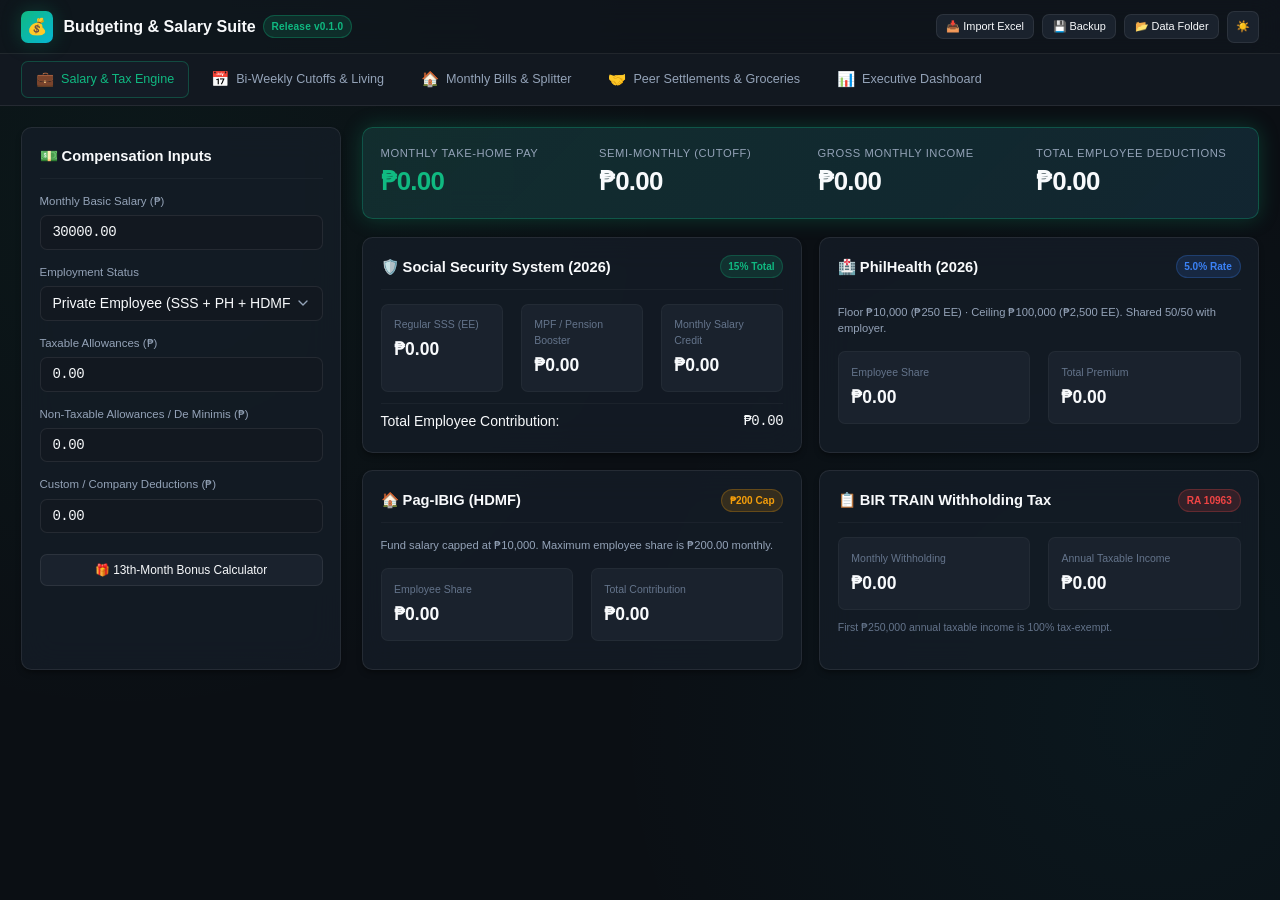
==== app/ui.html @ 571b4d41 "4: implement composite ScriptAPI, Emerald and Obsidian glassmorphic UI, and ui consistency tests" ====
<!DOCTYPE html>
<html lang="en" data-theme="dark">
<head>
  <meta charset="UTF-8">
  <meta name="viewport" content="width=device-width, initial-scale=1.0">
  <title>Budgeting & Philippine Salary/Tax Suite</title>
  
  <!-- Design System CSS -->
  <link rel="stylesheet" href="css/tokens.css">
  <link rel="stylesheet" href="css/base.css">
  <link rel="stylesheet" href="css/layout.css">
  <link rel="stylesheet" href="css/components.css">
  <link rel="stylesheet" href="css/tables.css">
  <link rel="stylesheet" href="css/modals.css">
  <link rel="stylesheet" href="css/drawers.css">
</head>
<body>
  <div id="app-container">
    <!-- Top Header -->
    <header class="app-header">
      <div class="brand-section">
        <div class="brand-icon">💰</div>
        <div class="brand-title">
          Budgeting & Salary Suite
          <span class="badge-version">Release v0.1.0</span>
        </div>
      </div>

      <div class="header-actions">
        <button id="btn-import-excel" class="btn btn-secondary btn-sm" title="Import from Excel Workbook (.xlsx)">
          📥 Import Excel
        </button>
        <button id="btn-export-backup" class="btn btn-secondary btn-sm" title="Export Backup Data (.json)">
          💾 Backup
        </button>
        <button id="btn-open-folder" class="btn btn-secondary btn-sm" title="Open AppData Local Folder">
          📂 Data Folder
        </button>
        <button id="btn-theme-toggle" class="btn btn-secondary btn-icon btn-sm" title="Toggle Theme">
          ☀️
        </button>
      </div>
    </header>

    <!-- Navigation Tabs -->
    <nav class="nav-tabs-bar">
      <button class="tab-btn active" data-tab="tab-salary">
        <span class="tab-icon">💼</span>
        <span>Salary & Tax Engine</span>
      </button>
      <button class="tab-btn" data-tab="tab-schedule">
        <span class="tab-icon">📅</span>
        <span>Bi-Weekly Cutoffs & Living</span>
      </button>
      <button class="tab-btn" data-tab="tab-bills">
        <span class="tab-icon">🏠</span>
        <span>Monthly Bills & Splitter</span>
      </button>
      <button class="tab-btn" data-tab="tab-settlements">
        <span class="tab-icon">🤝</span>
        <span>Peer Settlements & Groceries</span>
      </button>
      <button class="tab-btn" data-tab="tab-dashboard">
        <span class="tab-icon">📊</span>
        <span>Executive Dashboard</span>
      </button>
    </nav>

    <!-- Main Workspace Panes -->
    <main class="main-content">
      
      <!-- TAB 1: SALARY & TAX ENGINE -->
      <section id="tab-salary" class="tab-pane active">
        <div class="grid-sidebar">
          <!-- Salary Inputs Sidebar -->
          <div class="card">
            <div class="card-header">
              <div class="card-title">💵 Compensation Inputs</div>
            </div>

            <div class="form-group">
              <label class="form-label" for="input-monthly-basic">Monthly Basic Salary (₱)</label>
              <input type="number" id="input-monthly-basic" class="form-control mono" step="100" min="0" placeholder="e.g. 30000">
            </div>

            <div class="form-group">
              <label class="form-label" for="select-employment-type">Employment Status</label>
              <select id="select-employment-type" class="form-control">
                <option value="private">Private Employee (SSS + PH + HDMF)</option>
                <option value="government">Government Employee (GSIS + PH + HDMF)</option>
                <option value="freelancer">Self-Employed / Freelancer (8% or Graduated)</option>
                <option value="kasambahay">Kasambahay (Domestic Worker)</option>
              </select>
            </div>

            <div class="form-group">
              <label class="form-label" for="input-taxable-allowances">Taxable Allowances (₱)</label>
              <input type="number" id="input-taxable-allowances" class="form-control mono" step="50" min="0" value="0">
            </div>

            <div class="form-group">
              <label class="form-label" for="input-nontax-allowances">Non-Taxable Allowances / De Minimis (₱)</label>
              <input type="number" id="input-nontax-allowances" class="form-control mono" step="50" min="0" value="0">
            </div>

            <div class="form-group">
              <label class="form-label" for="input-other-deductions">Custom / Company Deductions (₱)</label>
              <input type="number" id="input-other-deductions" class="form-control mono" step="50" min="0" value="0">
            </div>

            <button id="btn-calc-13th" class="btn btn-secondary" style="width: 100%; margin-top: 0.5rem;">
              🎁 13th-Month Bonus Calculator
            </button>
          </div>

          <!-- Salary & Deductions Breakdown Content -->
          <div style="display: flex; flex-direction: column; gap: 1.25rem;">
            <!-- Net Pay Hero -->
            <div class="card hero-card">
              <div class="grid-4">
                <div>
                  <div class="metric-label">Monthly Take-Home Pay</div>
                  <div id="val-net-pay" class="metric-value emerald">₱0.00</div>
                </div>
                <div>
                  <div class="metric-label">Semi-Monthly (Cutoff)</div>
                  <div id="val-cutoff-net" class="metric-value">₱0.00</div>
                </div>
                <div>
                  <div class="metric-label">Gross Monthly Income</div>
                  <div id="val-gross-income" class="metric-value">₱0.00</div>
                </div>
                <div>
                  <div class="metric-label">Total Employee Deductions</div>
                  <div id="val-total-deductions" class="metric-value text-danger">₱0.00</div>
                </div>
              </div>
            </div>

            <!-- Statutory Breakdown Cards -->
            <div class="grid-2">
              <!-- SSS Card -->
              <div class="card">
                <div class="card-header">
                  <div class="card-title">🛡️ Social Security System (2026)</div>
                  <span class="badge badge-success">15% Total</span>
                </div>
                <div class="grid-3" style="margin-bottom: 0.75rem;">
                  <div class="stat-card">
                    <span class="lbl">Regular SSS (EE)</span>
                    <span id="val-sss-regular" class="val">₱0.00</span>
                  </div>
                  <div class="stat-card">
                    <span class="lbl">MPF / Pension Booster</span>
                    <span id="val-sss-mpf" class="val">₱0.00</span>
                  </div>
                  <div class="stat-card">
                    <span class="lbl">Monthly Salary Credit</span>
                    <span id="val-sss-msc" class="val">₱0.00</span>
                  </div>
                </div>
                <div style="display: flex; justify-content: space-between; align-items: center; padding-top: 0.5rem; border-top: 1px solid var(--border-subtle);">
                  <span style="font-weight: 500;">Total Employee Contribution:</span>
                  <span id="val-sss-ee" class="mono font-bold text-emerald-400">₱0.00</span>
                </div>
              </div>

              <!-- PhilHealth Card -->
              <div class="card">
                <div class="card-header">
                  <div class="card-title">🏥 PhilHealth (2026)</div>
                  <span class="badge badge-info">5.0% Rate</span>
                </div>
                <p style="font-size: 0.8rem; margin-bottom: 1rem;">
                  Floor ₱10,000 (₱250 EE) · Ceiling ₱100,000 (₱2,500 EE). Shared 50/50 with employer.
                </p>
                <div class="grid-2" style="margin-bottom: 0.75rem;">
                  <div class="stat-card">
                    <span class="lbl">Employee Share</span>
                    <span id="val-philhealth-ee" class="val text-emerald-400">₱0.00</span>
                  </div>
                  <div class="stat-card">
                    <span class="lbl">Total Premium</span>
                    <span id="val-philhealth-total" class="val">₱0.00</span>
                  </div>
                </div>
              </div>

              <!-- Pag-IBIG Card -->
              <div class="card">
                <div class="card-header">
                  <div class="card-title">🏠 Pag-IBIG (HDMF)</div>
                  <span class="badge badge-warning">₱200 Cap</span>
                </div>
                <p style="font-size: 0.8rem; margin-bottom: 1rem;">
                  Fund salary capped at ₱10,000. Maximum employee share is ₱200.00 monthly.
                </p>
                <div class="grid-2" style="margin-bottom: 0.75rem;">
                  <div class="stat-card">
                    <span class="lbl">Employee Share</span>
                    <span id="val-pagibig-ee" class="val text-emerald-400">₱0.00</span>
                  </div>
                  <div class="stat-card">
                    <span class="lbl">Total Contribution</span>
                    <span id="val-pagibig-total" class="val">₱0.00</span>
                  </div>
                </div>
              </div>

              <!-- BIR TRAIN Card -->
              <div class="card">
                <div class="card-header">
                  <div class="card-title">📋 BIR TRAIN Withholding Tax</div>
                  <span class="badge badge-danger">RA 10963</span>
                </div>
                <div class="grid-2" style="margin-bottom: 0.75rem;">
                  <div class="stat-card">
                    <span class="lbl">Monthly Withholding</span>
                    <span id="val-tax-withholding" class="val text-danger">₱0.00</span>
                  </div>
                  <div class="stat-card">
                    <span class="lbl">Annual Taxable Income</span>
                    <span id="val-annual-taxable" class="val">₱0.00</span>
                  </div>
                </div>
                <p style="font-size: 0.75rem; color: var(--text-muted);">
                  First ₱250,000 annual taxable income is 100% tax-exempt.
                </p>
              </div>

              <!-- GSIS Card (Hidden for private) -->
              <div id="row-gsis-statutory" class="card" style="display: none;">
                <div class="card-header">
                  <div class="card-title">🏛️ GSIS Government Contribution</div>
                  <span class="badge badge-info">9% EE</span>
                </div>
                <div class="stat-card">
                  <span class="lbl">GSIS Employee Share</span>
                  <span id="val-gsis-ee" class="val">₱0.00</span>
                </div>
              </div>
            </div>
          </div>
        </div>
      </section>

      <!-- TAB 2: BI-WEEKLY CUTOFFS & LIVING BUDGET -->
      <section id="tab-schedule" class="tab-pane">
        <div style="display: flex; flex-direction: column; gap: 1.25rem;">
          <!-- Settings Card -->
          <div class="card">
            <div class="card-header">
              <div class="card-title">⚙️ Schedule & Daily Living Rate Settings</div>
              <div style="display: flex; gap: 0.75rem; align-items: center;">
                <label class="form-label" for="select-schedule-month" style="margin: 0;">Month:</label>
                <select id="select-schedule-month" class="form-control" style="width: 140px;">
                  <option value="1">January</option>
                  <option value="2">February</option>
                  <option value="3">March</option>
                  <option value="4">April</option>
                  <option value="5">May</option>
                  <option value="6">June</option>
                  <option value="7">July</option>
                  <option value="8">August</option>
                  <option value="9">September</option>
                  <option value="10" selected>October</option>
                  <option value="11">November</option>
                  <option value="12">December</option>
                </select>
              </div>
            </div>

            <div class="grid-3">
              <div class="form-group">
                <label class="form-label" for="input-hourly-rate">Hourly Rate / Unit Rate (₱)</label>
                <input type="number" id="input-hourly-rate" class="form-control mono" step="0.05" value="198.85">
              </div>
              <div class="form-group">
                <label class="form-label" for="input-daily-food">Daily Food Allowance (₱)</label>
                <input type="number" id="input-daily-food" class="form-control mono" step="10" value="200.00">
              </div>
              <div class="form-group">
                <label class="form-label" for="input-daily-transpo">Daily Transport Allowance (₱)</label>
                <input type="number" id="input-daily-transpo" class="form-control mono" step="5" value="55.00">
              </div>
            </div>

            <!-- Daily Teaching Units Mon-Sun -->
            <div style="margin-top: 0.5rem;">
              <div class="form-label" style="margin-bottom: 0.5rem;">Daily Teaching / Work Units (Monday – Sunday):</div>
              <div id="weekday-units-grid" class="grid-7" style="display: grid; grid-template-columns: repeat(7, 1fr); gap: 0.5rem;"></div>
            </div>
          </div>

          <!-- Cutoff Comparison Hero -->
          <div class="grid-3">
            <!-- Cutoff 1 -->
            <div class="card">
              <div class="card-header">
                <div class="card-title">1st Cutoff (Days 1–15)</div>
                <span class="badge badge-info">Mid-Month</span>
              </div>
              <div class="grid-2" style="margin-bottom: 0.5rem;">
                <div class="stat-card">
                  <span class="lbl">Working Days</span>
                  <span id="val-c1-days" class="val">0</span>
                </div>
                <div class="stat-card">
                  <span class="lbl">Gross Units</span>
                  <span id="val-c1-units" class="val">0</span>
                </div>
              </div>
              <div class="grid-2">
                <div class="stat-card">
                  <span class="lbl">Gross Pay</span>
                  <span id="val-c1-gross" class="val text-emerald-400">₱0.00</span>
                </div>
                <div class="stat-card">
                  <span class="lbl">Living Budget</span>
                  <span id="val-c1-living" class="val">₱0.00</span>
                </div>
              </div>
            </div>

            <!-- Cutoff 2 -->
            <div class="card">
              <div class="card-header">
                <div class="card-title">2nd Cutoff (Days 16–End)</div>
                <span class="badge badge-success">End of Month</span>
              </div>
              <div class="grid-2" style="margin-bottom: 0.5rem;">
                <div class="stat-card">
                  <span class="lbl">Working Days</span>
                  <span id="val-c2-days" class="val">0</span>
                </div>
                <div class="stat-card">
                  <span class="lbl">Gross Units</span>
                  <span id="val-c2-units" class="val">0</span>
                </div>
              </div>
              <div class="grid-2">
                <div class="stat-card">
                  <span class="lbl">Gross Pay</span>
                  <span id="val-c2-gross" class="val text-emerald-400">₱0.00</span>
                </div>
                <div class="stat-card">
                  <span class="lbl">Living Budget</span>
                  <span id="val-c2-living" class="val">₱0.00</span>
                </div>
              </div>
            </div>

            <!-- Monthly Totals -->
            <div class="card hero-card">
              <div class="card-header">
                <div class="card-title">Monthly Summary</div>
                <span class="badge badge-success">Full Month</span>
              </div>
              <div class="grid-2" style="margin-bottom: 0.5rem;">
                <div class="stat-card">
                  <span class="lbl">Total Workdays</span>
                  <span id="val-month-workdays" class="val">0</span>
                </div>
                <div class="stat-card">
                  <span class="lbl">Total Units</span>
                  <span id="val-month-units" class="val">0</span>
                </div>
              </div>
              <div class="grid-2">
                <div class="stat-card">
                  <span class="lbl">Gross Estimate</span>
                  <span id="val-month-gross-est" class="val text-emerald-400">₱0.00</span>
                </div>
                <div class="stat-card">
                  <span class="lbl">Living Budget</span>
                  <span id="val-month-living-budget" class="val text-cyan-400">₱0.00</span>
                </div>
              </div>
            </div>
          </div>

          <!-- Day-by-Day Breakdown Table -->
          <div class="card">
            <div class="card-header">
              <div class="card-title">📅 Workday & Unit Schedule Distribution</div>
            </div>
            <div class="table-responsive">
              <table class="table">
                <thead>
                  <tr>
                    <th>Day of Week</th>
                    <th class="text-center">Units / Day</th>
                    <th class="text-center">1st Cutoff Days</th>
                    <th class="text-center">2nd Cutoff Days</th>
                    <th class="text-center">Monthly Total Units</th>
                  </tr>
                </thead>
                <tbody id="tbody-schedule-breakdown"></tbody>
              </table>
            </div>
          </div>
        </div>
      </section>

      <!-- TAB 3: MONTHLY BILLS & UTILITY SPLITTER -->
      <section id="tab-bills" class="tab-pane">
        <div style="display: flex; flex-direction: column; gap: 1.25rem;">
          <!-- Bills Summary Header Cards -->
          <div class="grid-3">
            <div class="card">
              <div class="metric-label">Grand Total Apartment Bills</div>
              <div id="val-bills-grand-total" class="metric-value">₱0.00</div>
            </div>
            <div class="card hero-card">
              <div class="metric-label">Dan's Personal Share</div>
              <div id="val-bills-my-share" class="metric-value emerald">₱0.00</div>
            </div>
            <div class="card">
              <div class="metric-label">Billing Status</div>
              <div id="val-bills-active-count" class="metric-value">0 Active</div>
            </div>
          </div>

          <!-- Bills Table -->
          <div class="card">
            <div class="card-header">
              <div class="card-title">🏠 Utility & Rent Splitter (=Total / Active Tenants)</div>
              <button id="btn-add-bill" class="btn btn-primary btn-sm">➕ Add Bill</button>
            </div>
            <div class="table-responsive">
              <table class="table">
                <thead>
                  <tr>
                    <th>Bill Description</th>
                    <th class="text-right">Total Amount</th>
                    <th>Active Occupants</th>
                    <th class="text-right">Dan's Share</th>
                    <th class="text-center">Action</th>
                  </tr>
                </thead>
                <tbody id="tbody-bills"></tbody>
              </table>
            </div>
          </div>
        </div>
      </section>

      <!-- TAB 4: PEER SETTLEMENTS & GROCERIES -->
      <section id="tab-settlements" class="tab-pane">
        <div class="grid-2">
          <!-- Calumpang Peer Splitter -->
          <div class="card">
            <div class="card-header">
              <div class="card-title">🤝 Calumpang Peer Ledger (50/50 Roundup)</div>
              <button id="btn-add-peer-item" class="btn btn-primary btn-sm">➕ Add Item</button>
            </div>
            <div class="grid-3" style="margin-bottom: 1rem;">
              <div class="stat-card">
                <span class="lbl">Total Expenses</span>
                <span id="val-calumpang-total" class="val">₱0.00</span>
              </div>
              <div class="stat-card">
                <span class="lbl">Troy Owes Dan</span>
                <span id="val-calumpang-peer-owes" class="val text-emerald-400">₱0.00</span>
              </div>
              <div class="stat-card">
                <span class="lbl">Dan's Share</span>
                <span id="val-calumpang-dan-share" class="val">₱0.00</span>
              </div>
            </div>
            <div class="table-responsive">
              <table class="table">
                <thead>
                  <tr>
                    <th>Item</th>
                    <th class="text-right">Price</th>
                    <th class="text-right">Dan (Roundup)</th>
                    <th class="text-right">Peer Share</th>
                    <th class="text-center">Action</th>
                  </tr>
                </thead>
                <tbody id="tbody-calumpang"></tbody>
              </table>
            </div>
          </div>

          <!-- Mama Groceries Remittance -->
          <div class="card">
            <div class="card-header">
              <div class="card-title">🛒 Mama Groceries Remittance</div>
              <button id="btn-add-grocery-item" class="btn btn-primary btn-sm">➕ Add Entry</button>
            </div>
            <div class="grid-3" style="margin-bottom: 1rem;">
              <div class="stat-card">
                <span class="lbl">Gross Items</span>
                <span id="val-mama-gross" class="val">₱0.00</span>
              </div>
              <div class="stat-card">
                <span class="lbl">Deductions</span>
                <span id="val-mama-deductions" class="val text-danger">₱0.00</span>
              </div>
              <div class="stat-card">
                <span class="lbl">Net Transfer</span>
                <span id="val-mama-net-transfer" class="val text-emerald-400">₱0.00</span>
              </div>
            </div>
            <div style="font-weight: 600; font-size: 0.82rem; margin-bottom: 0.4rem;">Purchases & Allowances:</div>
            <div class="table-responsive" style="margin-bottom: 1rem;">
              <table class="table">
                <thead>
                  <tr>
                    <th>Item</th>
                    <th class="text-right">Amount</th>
                    <th class="text-center">Action</th>
                  </tr>
                </thead>
                <tbody id="tbody-groceries"></tbody>
              </table>
            </div>
            <div style="font-weight: 600; font-size: 0.82rem; margin-bottom: 0.4rem;">Deductions & Offsets:</div>
            <div class="table-responsive">
              <table class="table">
                <thead>
                  <tr>
                    <th>Deduction Item</th>
                    <th class="text-right">Amount</th>
                    <th class="text-center">Action</th>
                  </tr>
                </thead>
                <tbody id="tbody-deductions"></tbody>
              </table>
            </div>
          </div>
        </div>
      </section>

      <!-- TAB 5: EXECUTIVE CASH FLOW DASHBOARD -->
      <section id="tab-dashboard" class="tab-pane">
        <div style="display: flex; flex-direction: column; gap: 1.25rem;">
          <!-- Top Executive Metrics -->
          <div class="grid-4">
            <div class="card">
              <div class="metric-label">Total Monthly Inflows</div>
              <div id="val-dash-inflows" class="metric-value">₱0.00</div>
            </div>
            <div class="card">
              <div class="metric-label">Total Monthly Outflows</div>
              <div id="val-dash-outflows" class="metric-value text-danger">₱0.00</div>
            </div>
            <div class="card hero-card">
              <div class="metric-label">Net Discretionary Surplus</div>
              <div id="val-dash-surplus" class="metric-value emerald">₱0.00</div>
            </div>
            <div class="card">
              <div class="metric-label">Monthly Savings Rate</div>
              <div id="val-dash-savings-rate" class="metric-value text-cyan-400">0.0%</div>
              <div class="progress-bar-container">
                <div id="dash-savings-progress" class="progress-bar-fill" style="width: 0%;"></div>
              </div>
            </div>
          </div>

          <!-- Cash Flow Waterfall Card -->
          <div class="card">
            <div class="card-header">
              <div class="card-title">🌊 Executive Cash Flow Waterfall</div>
            </div>
            <div class="table-responsive">
              <table class="table">
                <thead>
                  <tr>
                    <th>Cash Flow Stream</th>
                    <th>Category</th>
                    <th class="text-right">Amount (₱)</th>
                  </tr>
                </thead>
                <tbody>
                  <tr>
                    <td><strong>Net Monthly Take-Home Pay</strong></td>
                    <td><span class="badge badge-success">Inflow</span></td>
                    <td id="wf-net-salary" class="currency-cell text-emerald-400">₱0.00</td>
                  </tr>
                  <tr>
                    <td>Daily Living Budget (Transpo & Food)</td>
                    <td><span class="badge badge-warning">Living Outflow</span></td>
                    <td id="wf-living-budget" class="currency-cell text-danger">₱0.00</td>
                  </tr>
                  <tr>
                    <td>Apartment Bills & Utilities Share</td>
                    <td><span class="badge badge-info">Fixed Outflow</span></td>
                    <td id="wf-bills-share" class="currency-cell text-danger">₱0.00</td>
                  </tr>
                  <tr>
                    <td>Mama Groceries & Family Remittance</td>
                    <td><span class="badge badge-warning">Family Transfer</span></td>
                    <td id="wf-groceries-remit" class="currency-cell text-danger">₱0.00</td>
                  </tr>
                  <tr style="background: var(--bg-card-hover);">
                    <td><strong>Net Unallocated Surplus / Savings</strong></td>
                    <td><span class="badge badge-success">Capital Retained</span></td>
                    <td id="wf-net-surplus" class="currency-cell text-emerald-400 font-bold" style="font-size: 1.1rem;">₱0.00</td>
                  </tr>
                </tbody>
              </table>
            </div>
          </div>
        </div>
      </section>

    </main>

    <!-- MODALS -->
    <!-- 13th Month Modal -->
    <div id="modal-13th-month" class="modal-backdrop">
      <div class="modal-dialog">
        <div class="modal-header">
          <div class="modal-title">🎁 13th-Month Pay & Exemption Breakdown</div>
          <button class="btn btn-secondary btn-sm modal-close">✕</button>
        </div>
        <div class="modal-body">
          <div class="stat-card" style="margin-bottom: 0.75rem;">
            <span class="lbl">Total 13th-Month Bonus</span>
            <span id="m-13th-total" class="val text-emerald-400">₱0.00</span>
          </div>
          <div class="grid-2">
            <div class="stat-card">
              <span class="lbl">Tax-Exempt (₱90k Cap)</span>
              <span id="m-13th-exempt" class="val text-info">₱0.00</span>
            </div>
            <div class="stat-card">
              <span class="lbl">Taxable Excess</span>
              <span id="m-13th-taxable" class="val text-danger">₱0.00</span>
            </div>
          </div>
          <p style="font-size: 0.8rem; margin-top: 1rem; color: var(--text-muted);">
            Under NIRC Section 32(B)(7)(e) (as amended by TRAIN Law RA 10963), the total 13th-month pay and other benefits up to ₱90,000 are completely exempt from Philippine withholding tax.
          </p>
        </div>
        <div class="modal-footer">
          <button class="btn btn-primary modal-close">Got It</button>
        </div>
      </div>
    </div>

    <!-- Add Bill Modal -->
    <div id="modal-add-bill" class="modal-backdrop">
      <div class="modal-dialog">
        <div class="modal-header">
          <div class="modal-title">➕ Add Utility Bill</div>
          <button class="btn btn-secondary btn-sm modal-close">✕</button>
        </div>
        <form id="form-add-bill">
          <div class="modal-body">
            <div class="form-group">
              <label class="form-label" for="modal-bill-name">Bill Description</label>
              <input type="text" id="modal-bill-name" class="form-control" placeholder="e.g. Fiber Internet" required>
            </div>
            <div class="form-group">
              <label class="form-label" for="modal-bill-category">Category</label>
              <select id="modal-bill-category" class="form-control">
                <option value="Electricity">Electricity</option>
                <option value="Water">Water</option>
                <option value="Internet">Internet</option>
                <option value="Rent">Rent</option>
                <option value="Maintenance">Maintenance</option>
                <option value="Other">Other</option>
              </select>
            </div>
            <div class="form-group">
              <label class="form-label" for="modal-bill-amount">Total Amount (₱)</label>
              <input type="number" id="modal-bill-amount" class="form-control mono" step="0.01" min="0" placeholder="0.00" required>
            </div>
          </div>
          <div class="modal-footer">
            <button type="button" class="btn btn-secondary modal-close">Cancel</button>
            <button type="submit" class="btn btn-primary">Save Bill</button>
          </div>
        </form>
      </div>
    </div>

    <!-- Add Peer Item Modal -->
    <div id="modal-add-peer-item" class="modal-backdrop">
      <div class="modal-dialog">
        <div class="modal-header">
          <div class="modal-title">➕ Add Peer Shared Item (Calumpang 50/50)</div>
          <button class="btn btn-secondary btn-sm modal-close">✕</button>
        </div>
        <form id="form-add-peer-item">
          <div class="modal-body">
            <div class="form-group">
              <label class="form-label" for="modal-peer-desc">Item / Store Description</label>
              <input type="text" id="modal-peer-desc" class="form-control" placeholder="e.g. Angel's Pizza" required>
            </div>
            <div class="form-group">
              <label class="form-label" for="modal-peer-amount">Total Price (₱)</label>
              <input type="number" id="modal-peer-amount" class="form-control mono" step="0.01" min="0" placeholder="0.00" required>
            </div>
            <p style="font-size: 0.8rem; color: var(--text-muted);">
              Dan's share will be automatically computed using <code>ROUNDUP(Price/2, 0)</code>, matching Dan BudgetingV3.xlsx.
            </p>
          </div>
          <div class="modal-footer">
            <button type="button" class="btn btn-secondary modal-close">Cancel</button>
            <button type="submit" class="btn btn-primary">Save Item</button>
          </div>
        </form>
      </div>
    </div>

    <!-- Add Grocery Modal -->
    <div id="modal-add-grocery" class="modal-backdrop">
      <div class="modal-dialog">
        <div class="modal-header">
          <div class="modal-title">➕ Add Mama Grocery / Remittance Item</div>
          <button class="btn btn-secondary btn-sm modal-close">✕</button>
        </div>
        <form id="form-add-grocery">
          <div class="modal-body">
            <div class="form-group">
              <label class="form-label" for="modal-grocery-desc">Description</label>
              <input type="text" id="modal-grocery-desc" class="form-control" placeholder="e.g. Rice 25kg" required>
            </div>
            <div class="form-group">
              <label class="form-label" for="modal-grocery-amount">Amount (₱)</label>
              <input type="number" id="modal-grocery-amount" class="form-control mono" step="0.01" min="0" placeholder="0.00" required>
            </div>
            <div class="form-group" style="flex-direction: row; align-items: center; gap: 0.5rem; margin-top: 0.5rem;">
              <input type="checkbox" id="modal-grocery-is-deduction">
              <label for="modal-grocery-is-deduction" class="form-label" style="margin: 0; cursor: pointer;">This is a Deduction / Advance Offset</label>
            </div>
          </div>
          <div class="modal-footer">
            <button type="button" class="btn btn-secondary modal-close">Cancel</button>
            <button type="submit" class="btn btn-primary">Save Entry</button>
          </div>
        </form>
      </div>
    </div>

    <!-- Toast Notifications Container -->
    <div id="toast-container"></div>
  </div>

  <!-- Scripts -->
  <script src="js/bridge.js"></script>
  <script src="js/toast.js"></script>
  <script src="js/theme.js"></script>
  <script src="js/modal.js"></script>
  <script src="js/state.js"></script>
  <script src="js/view_salary.js"></script>
  <script src="js/view_schedule.js"></script>
  <script src="js/view_bills.js"></script>
  <script src="js/view_settlements.js"></script>
  <script src="js/view_dashboard.js"></script>
  <script src="js/app.js"></script>
</body>
</html>
---- app/css/tokens.css ----
/* ==========================================================================
   Design Tokens - Emerald & Obsidian Theme System
   ========================================================================== */

:root {
  /* Color Palette - Obsidian Dark (Default) */
  --bg-primary: #0b0f14;
  --bg-secondary: #121820;
  --bg-tertiary: #1a222d;
  --bg-card: rgba(22, 30, 41, 0.75);
  --bg-card-hover: rgba(28, 38, 52, 0.85);
  --bg-glass: rgba(18, 24, 32, 0.65);
  --bg-surface: #1e293b;
  --bg-overlay: rgba(0, 0, 0, 0.7);

  /* Emerald Accents */
  --accent-primary: #10b981;
  --accent-primary-hover: #059669;
  --accent-secondary: #06b6d4;
  --accent-light: rgba(16, 185, 129, 0.15);
  --accent-glow: rgba(16, 185, 129, 0.35);

  /* Text & Foreground */
  --text-primary: #f8fafc;
  --text-secondary: #94a3b8;
  --text-muted: #64748b;
  --text-inverse: #0b0f14;

  /* Semantic Colors */
  --success: #10b981;
  --success-bg: rgba(16, 185, 129, 0.15);
  --warning: #f59e0b;
  --warning-bg: rgba(245, 158, 11, 0.15);
  --danger: #ef4444;
  --danger-bg: rgba(239, 68, 68, 0.15);
  --info: #3b82f6;
  --info-bg: rgba(59, 130, 246, 0.15);

  /* Borders & Dividers */
  --border-color: rgba(255, 255, 255, 0.08);
  --border-focus: rgba(16, 185, 129, 0.5);
  --border-subtle: rgba(255, 255, 255, 0.04);

  /* Typography */
  --font-sans: -apple-system, BlinkMacSystemFont, "Segoe UI", Roboto, "Helvetica Neue", Arial, sans-serif;
  --font-mono: ui-monospace, SFMono-Regular, Menlo, Monaco, Consolas, "Liberation Mono", "Courier New", monospace;

  /* Spacing */
  --spacing-xs: 0.25rem;
  --spacing-sm: 0.5rem;
  --spacing-md: 1rem;
  --spacing-lg: 1.5rem;
  --spacing-xl: 2rem;
  --spacing-2xl: 3rem;

  /* Shadows & Glassmorphism */
  --shadow-sm: 0 1px 2px 0 rgba(0, 0, 0, 0.05);
  --shadow-md: 0 4px 6px -1px rgba(0, 0, 0, 0.3), 0 2px 4px -2px rgba(0, 0, 0, 0.3);
  --shadow-lg: 0 10px 15px -3px rgba(0, 0, 0, 0.4), 0 4px 6px -4px rgba(0, 0, 0, 0.4);
  --shadow-emerald: 0 0 20px rgba(16, 185, 129, 0.25);
  --backdrop-blur: blur(16px);

  /* Radii */
  --radius-sm: 0.375rem;
  --radius-md: 0.5rem;
  --radius-lg: 0.75rem;
  --radius-xl: 1rem;
  --radius-full: 9999px;

  /* Transitions */
  --transition-fast: 150ms cubic-bezier(0.4, 0, 0.2, 1);
  --transition-normal: 250ms cubic-bezier(0.4, 0, 0.2, 1);
}

/* Light Theme Variables */
[data-theme="light"] {
  --bg-primary: #f8fafc;
  --bg-secondary: #f1f5f9;
  --bg-tertiary: #e2e8f0;
  --bg-card: rgba(255, 255, 255, 0.85);
  --bg-card-hover: rgba(255, 255, 255, 0.95);
  --bg-glass: rgba(255, 255, 255, 0.75);
  --bg-surface: #ffffff;
  --bg-overlay: rgba(15, 23, 42, 0.5);

  --accent-primary: #059669;
  --accent-primary-hover: #047857;
  --accent-secondary: #0891b2;
  --accent-light: rgba(5, 150, 105, 0.1);
  --accent-glow: rgba(5, 150, 105, 0.25);

  --text-primary: #0f172a;
  --text-secondary: #475569;
  --text-muted: #94a3b8;
  --text-inverse: #f8fafc;

  --border-color: rgba(0, 0, 0, 0.08);
  --border-focus: rgba(5, 150, 105, 0.5);
  --border-subtle: rgba(0, 0, 0, 0.04);

  --shadow-md: 0 4px 6px -1px rgba(0, 0, 0, 0.08), 0 2px 4px -2px rgba(0, 0, 0, 0.06);
  --shadow-lg: 0 10px 15px -3px rgba(0, 0, 0, 0.1), 0 4px 6px -4px rgba(0, 0, 0, 0.08);
  --shadow-emerald: 0 0 20px rgba(5, 150, 105, 0.15);
}
---- app/css/base.css ----
/* ==========================================================================
   Base Styles & CSS Reset
   ========================================================================== */

*, *::before, *::after {
  box-sizing: border-box;
  margin: 0;
  padding: 0;
}

html, body {
  height: 100%;
  width: 100%;
  font-family: var(--font-sans);
  background-color: var(--bg-primary);
  color: var(--text-primary);
  font-size: 14px;
  line-height: 1.5;
  -webkit-font-smoothing: antialiased;
  -moz-osx-font-smoothing: grayscale;
  overflow: hidden;
  user-select: none;
}

/* Custom Scrollbars */
::-webkit-scrollbar {
  width: 6px;
  height: 6px;
}

::-webkit-scrollbar-track {
  background: transparent;
}

::-webkit-scrollbar-thumb {
  background: var(--bg-tertiary);
  border-radius: var(--radius-full);
}

::-webkit-scrollbar-thumb:hover {
  background: var(--accent-primary);
}

/* Typography Helpers */
h1, h2, h3, h4, h5, h6 {
  color: var(--text-primary);
  font-weight: 600;
  letter-spacing: -0.02em;
}

h1 { font-size: 1.75rem; }
h2 { font-size: 1.35rem; }
h3 { font-size: 1.15rem; }
h4 { font-size: 1rem; }

p {
  color: var(--text-secondary);
}

a {
  color: var(--accent-primary);
  text-decoration: none;
  transition: color var(--transition-fast);
}

a:hover {
  color: var(--accent-primary-hover);
}

/* Interactive elements */
button, input, select, textarea {
  font-family: inherit;
  font-size: inherit;
  color: inherit;
}

button {
  cursor: pointer;
}

.mono {
  font-family: var(--font-mono);
  letter-spacing: -0.03em;
}
---- app/css/layout.css ----
/* ==========================================================================
   Layout Styles - Header, Navigation Bar, Main Tab Containers
   ========================================================================== */

#app-container {
  display: flex;
  flex-direction: column;
  height: 100vh;
  width: 100vw;
  background: radial-gradient(circle at 10% 20%, rgba(16, 185, 129, 0.05) 0%, transparent 40%),
              radial-gradient(circle at 90% 80%, rgba(6, 182, 212, 0.05) 0%, transparent 40%),
              var(--bg-primary);
}

/* Header Navbar */
.app-header {
  display: flex;
  align-items: center;
  justify-content: space-between;
  padding: 0.75rem 1.5rem;
  background: var(--bg-glass);
  backdrop-filter: var(--backdrop-blur);
  -webkit-backdrop-filter: var(--backdrop-blur);
  border-bottom: 1px solid var(--border-color);
  z-index: 50;
}

.brand-section {
  display: flex;
  align-items: center;
  gap: 0.75rem;
}

.brand-icon {
  width: 32px;
  height: 32px;
  background: linear-gradient(135deg, var(--accent-primary), var(--accent-secondary));
  border-radius: var(--radius-md);
  display: flex;
  align-items: center;
  justify-content: center;
  font-size: 1.15rem;
  box-shadow: var(--shadow-emerald);
}

.brand-title {
  font-size: 1.15rem;
  font-weight: 700;
  color: var(--text-primary);
  display: flex;
  align-items: center;
  gap: 0.5rem;
}

/* Canonical Release Version Badge */
.badge-version {
  font-size: 0.72rem;
  font-weight: 600;
  padding: 0.2rem 0.55rem;
  background: var(--accent-light);
  color: var(--accent-primary);
  border: 1px solid rgba(16, 185, 129, 0.3);
  border-radius: var(--radius-full);
  letter-spacing: 0.02em;
}

.header-actions {
  display: flex;
  align-items: center;
  gap: 0.6rem;
}

/* Navigation Tabs */
.nav-tabs-bar {
  display: flex;
  align-items: center;
  gap: 0.5rem;
  padding: 0.5rem 1.5rem;
  background: var(--bg-secondary);
  border-bottom: 1px solid var(--border-color);
  overflow-x: auto;
}

.tab-btn {
  display: flex;
  align-items: center;
  gap: 0.5rem;
  padding: 0.6rem 1rem;
  background: transparent;
  border: 1px solid transparent;
  border-radius: var(--radius-md);
  color: var(--text-secondary);
  font-weight: 500;
  font-size: 0.9rem;
  transition: all var(--transition-fast);
  white-space: nowrap;
}

.tab-btn:hover {
  background: var(--bg-tertiary);
  color: var(--text-primary);
}

.tab-btn.active {
  background: var(--bg-card);
  color: var(--accent-primary);
  border-color: rgba(16, 185, 129, 0.3);
  box-shadow: var(--shadow-sm);
}

.tab-btn .tab-icon {
  font-size: 1.05rem;
}

/* Main Content Workspace */
.main-content {
  flex: 1;
  overflow-y: auto;
  padding: 1.5rem;
  position: relative;
}

.tab-pane {
  display: none;
  animation: fadeIn 200ms ease-in-out;
}

.tab-pane.active {
  display: block;
}

@keyframes fadeIn {
  from { opacity: 0; transform: translateY(4px); }
  to { opacity: 1; transform: translateY(0); }
}

/* Grid Layouts */
.grid-2 {
  display: grid;
  grid-template-columns: repeat(2, 1fr);
  gap: 1.25rem;
}

.grid-3 {
  display: grid;
  grid-template-columns: repeat(3, 1fr);
  gap: 1.25rem;
}

.grid-4 {
  display: grid;
  grid-template-columns: repeat(4, 1fr);
  gap: 1rem;
}

.grid-sidebar {
  display: grid;
  grid-template-columns: 320px 1fr;
  gap: 1.5rem;
}

@media (max-width: 1024px) {
  .grid-2, .grid-3, .grid-4, .grid-sidebar {
    grid-template-columns: 1fr;
  }
}
---- app/css/components.css ----
/* ==========================================================================
   UI Components - Glass Cards, Form Controls, Buttons, Metric Badges
   ========================================================================== */

/* Cards & Glassmorphic Containers */
.card {
  background: var(--bg-card);
  backdrop-filter: var(--backdrop-blur);
  -webkit-backdrop-filter: var(--backdrop-blur);
  border: 1px solid var(--border-color);
  border-radius: var(--radius-lg);
  padding: 1.25rem;
  box-shadow: var(--shadow-md);
  transition: border-color var(--transition-fast), box-shadow var(--transition-fast);
}

.card:hover {
  border-color: rgba(255, 255, 255, 0.15);
}

.card-header {
  display: flex;
  align-items: center;
  justify-content: space-between;
  margin-bottom: 1rem;
  padding-bottom: 0.75rem;
  border-bottom: 1px solid var(--border-subtle);
}

.card-title {
  font-size: 1.05rem;
  font-weight: 600;
  color: var(--text-primary);
  display: flex;
  align-items: center;
  gap: 0.5rem;
}

.card-subtitle {
  font-size: 0.8rem;
  color: var(--text-muted);
  margin-top: 0.2rem;
}

/* Hero Metric Card */
.hero-card {
  background: linear-gradient(135deg, rgba(16, 185, 129, 0.12) 0%, rgba(6, 182, 212, 0.08) 100%), var(--bg-card);
  border: 1px solid rgba(16, 185, 129, 0.3);
  box-shadow: var(--shadow-emerald);
}

.metric-value {
  font-size: 1.85rem;
  font-weight: 700;
  color: var(--text-primary);
  letter-spacing: -0.03em;
}

.metric-value.emerald {
  color: var(--accent-primary);
}

.metric-label {
  font-size: 0.8rem;
  font-weight: 500;
  text-transform: uppercase;
  letter-spacing: 0.05em;
  color: var(--text-secondary);
}

/* Stat Micro Cards */
.stat-card {
  background: var(--bg-tertiary);
  border: 1px solid var(--border-subtle);
  border-radius: var(--radius-md);
  padding: 0.9rem;
  display: flex;
  flex-direction: column;
  gap: 0.25rem;
}

.stat-card .val {
  font-size: 1.25rem;
  font-weight: 700;
  color: var(--text-primary);
}

.stat-card .lbl {
  font-size: 0.75rem;
  color: var(--text-muted);
}

/* Form Controls */
.form-group {
  display: flex;
  flex-direction: column;
  gap: 0.35rem;
  margin-bottom: 1rem;
}

.form-label {
  font-size: 0.82rem;
  font-weight: 500;
  color: var(--text-secondary);
}

.form-control {
  width: 100%;
  padding: 0.6rem 0.85rem;
  background: var(--bg-secondary);
  border: 1px solid var(--border-color);
  border-radius: var(--radius-md);
  color: var(--text-primary);
  outline: none;
  transition: all var(--transition-fast);
}

.form-control:focus {
  border-color: var(--accent-primary);
  box-shadow: 0 0 0 2px var(--accent-light);
}

.form-control::placeholder {
  color: var(--text-muted);
}

select.form-control {
  appearance: none;
  background-image: url("data:image/svg+xml,%3Csvg xmlns='http://www.w3.org/2000/svg' width='16' height='16' viewBox='0 0 24 24' fill='none' stroke='%2394a3b8' stroke-width='2' stroke-linecap='round' stroke-linejoin='round'%3E%3Cpolyline points='6 9 12 15 18 9'%3E%3C/polyline%3E%3C/svg%3E");
  background-repeat: no-repeat;
  background-position: right 0.75rem center;
  padding-right: 2.25rem;
}

/* Buttons */
.btn {
  display: inline-flex;
  align-items: center;
  justify-content: center;
  gap: 0.5rem;
  padding: 0.55rem 1rem;
  border-radius: var(--radius-md);
  font-weight: 500;
  font-size: 0.85rem;
  border: 1px solid transparent;
  transition: all var(--transition-fast);
}

.btn-primary {
  background: var(--accent-primary);
  color: #ffffff;
}

.btn-primary:hover {
  background: var(--accent-primary-hover);
  box-shadow: 0 0 12px var(--accent-glow);
}

.btn-secondary {
  background: var(--bg-tertiary);
  border-color: var(--border-color);
  color: var(--text-primary);
}

.btn-secondary:hover {
  background: var(--bg-surface);
  border-color: rgba(255, 255, 255, 0.2);
}

.btn-sm {
  padding: 0.35rem 0.65rem;
  font-size: 0.78rem;
}

.btn-icon {
  width: 32px;
  height: 32px;
  padding: 0;
  border-radius: var(--radius-md);
  display: inline-flex;
  align-items: center;
  justify-content: center;
}

/* Badges & Status Pills */
.badge {
  display: inline-flex;
  align-items: center;
  gap: 0.3rem;
  padding: 0.2rem 0.55rem;
  border-radius: var(--radius-full);
  font-size: 0.72rem;
  font-weight: 600;
}

.badge-success {
  background: var(--success-bg);
  color: var(--success);
  border: 1px solid rgba(16, 185, 129, 0.25);
}

.badge-warning {
  background: var(--warning-bg);
  color: var(--warning);
  border: 1px solid rgba(245, 158, 11, 0.25);
}

.badge-danger {
  background: var(--danger-bg);
  color: var(--danger);
  border: 1px solid rgba(239, 68, 68, 0.25);
}

.badge-info {
  background: var(--info-bg);
  color: var(--info);
  border: 1px solid rgba(59, 130, 246, 0.25);
}

/* Progress / Waterfall Bar */
.progress-bar-container {
  width: 100%;
  height: 10px;
  background: var(--bg-secondary);
  border-radius: var(--radius-full);
  overflow: hidden;
  margin: 0.5rem 0;
}

.progress-bar-fill {
  height: 100%;
  background: linear-gradient(90deg, var(--accent-primary), var(--accent-secondary));
  border-radius: var(--radius-full);
  transition: width 400ms ease;
}

/* Switch Toggle */
.switch {
  position: relative;
  display: inline-block;
  width: 38px;
  height: 20px;
}

.switch input {
  opacity: 0;
  width: 0;
  height: 0;
}

.slider {
  position: absolute;
  cursor: pointer;
  top: 0; left: 0; right: 0; bottom: 0;
  background-color: var(--bg-tertiary);
  transition: .2s;
  border-radius: 20px;
  border: 1px solid var(--border-color);
}

.slider:before {
  position: absolute;
  content: "";
  height: 14px;
  width: 14px;
  left: 2px;
  bottom: 2px;
  background-color: var(--text-secondary);
  transition: .2s;
  border-radius: 50%;
}

input:checked + .slider {
  background-color: var(--accent-primary);
  border-color: var(--accent-primary);
}

input:checked + .slider:before {
  transform: translateX(18px);
  background-color: #ffffff;
}
---- app/css/tables.css ----
/* ==========================================================================
   Table Styles - Glassmorphic Ledger Tables, Currency Alignments
   ========================================================================== */

.table-responsive {
  width: 100%;
  overflow-x: auto;
  border-radius: var(--radius-md);
  border: 1px solid var(--border-color);
  background: var(--bg-card);
}

.table {
  width: 100%;
  border-collapse: collapse;
  text-align: left;
  font-size: 0.88rem;
}

.table th, .table td {
  padding: 0.75rem 1rem;
  border-bottom: 1px solid var(--border-subtle);
  vertical-align: middle;
}

.table th {
  background: var(--bg-secondary);
  color: var(--text-secondary);
  font-weight: 600;
  font-size: 0.78rem;
  text-transform: uppercase;
  letter-spacing: 0.05em;
  white-space: nowrap;
}

.table tbody tr {
  transition: background-color var(--transition-fast);
}

.table tbody tr:hover {
  background-color: var(--bg-card-hover);
}

.table tbody tr:last-child td {
  border-bottom: none;
}

/* Alignments */
.text-right {
  text-align: right;
}

.text-center {
  text-align: center;
}

.currency-cell {
  text-align: right;
  font-family: var(--font-mono);
  font-weight: 500;
}

/* Tenant Checkbox Pill */
.tenant-pill {
  display: inline-flex;
  align-items: center;
  gap: 0.35rem;
  padding: 0.2rem 0.5rem;
  background: var(--bg-tertiary);
  border: 1px solid var(--border-color);
  border-radius: var(--radius-full);
  font-size: 0.75rem;
  cursor: pointer;
  transition: all var(--transition-fast);
}

.tenant-pill.active {
  background: var(--accent-light);
  border-color: rgba(16, 185, 129, 0.4);
  color: var(--accent-primary);
}

.tenant-pill input[type="checkbox"] {
  accent-color: var(--accent-primary);
}
---- app/css/modals.css ----
/* ==========================================================================
   Modals & Toast Notifications
   ========================================================================== */

.modal-backdrop {
  position: fixed;
  top: 0;
  left: 0;
  width: 100vw;
  height: 100vh;
  background: var(--bg-overlay);
  backdrop-filter: var(--backdrop-blur);
  -webkit-backdrop-filter: var(--backdrop-blur);
  display: flex;
  align-items: center;
  justify-content: center;
  z-index: 1000;
  opacity: 0;
  pointer-events: none;
  transition: opacity var(--transition-normal);
}

.modal-backdrop.open {
  opacity: 1;
  pointer-events: auto;
}

.modal-dialog {
  background: var(--bg-surface);
  border: 1px solid var(--border-color);
  border-radius: var(--radius-xl);
  width: 90%;
  max-width: 520px;
  box-shadow: var(--shadow-lg);
  overflow: hidden;
  transform: scale(0.95);
  transition: transform var(--transition-normal);
}

.modal-backdrop.open .modal-dialog {
  transform: scale(1);
}

.modal-header {
  display: flex;
  align-items: center;
  justify-content: space-between;
  padding: 1.25rem 1.5rem;
  border-bottom: 1px solid var(--border-subtle);
}

.modal-title {
  font-size: 1.15rem;
  font-weight: 600;
}

.modal-body {
  padding: 1.5rem;
  max-height: 70vh;
  overflow-y: auto;
}

.modal-footer {
  display: flex;
  align-items: center;
  justify-content: flex-end;
  gap: 0.75rem;
  padding: 1rem 1.5rem;
  background: var(--bg-secondary);
  border-top: 1px solid var(--border-subtle);
}

/* Toast Notification Container */
#toast-container {
  position: fixed;
  bottom: 1.5rem;
  right: 1.5rem;
  display: flex;
  flex-direction: column;
  gap: 0.5rem;
  z-index: 2000;
}

.toast {
  display: flex;
  align-items: center;
  gap: 0.75rem;
  padding: 0.75rem 1.25rem;
  background: var(--bg-surface);
  border: 1px solid var(--border-color);
  border-radius: var(--radius-md);
  box-shadow: var(--shadow-lg);
  font-size: 0.88rem;
  color: var(--text-primary);
  animation: slideIn 200ms ease-out;
  min-width: 280px;
}

.toast-success {
  border-left: 4px solid var(--accent-primary);
}

.toast-error {
  border-left: 4px solid var(--danger);
}

.toast-info {
  border-left: 4px solid var(--info);
}

@keyframes slideIn {
  from { transform: translateX(100%); opacity: 0; }
  to { transform: translateX(0); opacity: 1; }
}
---- app/css/drawers.css ----
/* ==========================================================================
   Drawers - Slide-Over Inspection Panels
   ========================================================================== */

.drawer-backdrop {
  position: fixed;
  top: 0;
  left: 0;
  width: 100vw;
  height: 100vh;
  background: var(--bg-overlay);
  backdrop-filter: var(--backdrop-blur);
  -webkit-backdrop-filter: var(--backdrop-blur);
  z-index: 1000;
  opacity: 0;
  pointer-events: none;
  transition: opacity var(--transition-normal);
}

.drawer-backdrop.open {
  opacity: 1;
  pointer-events: auto;
}

.drawer {
  position: absolute;
  top: 0;
  right: 0;
  width: 420px;
  max-width: 90vw;
  height: 100%;
  background: var(--bg-surface);
  border-left: 1px solid var(--border-color);
  box-shadow: var(--shadow-lg);
  display: flex;
  flex-direction: column;
  transform: translateX(100%);
  transition: transform var(--transition-normal);
}

.drawer-backdrop.open .drawer {
  transform: translateX(0);
}

.drawer-header {
  padding: 1.25rem 1.5rem;
  border-bottom: 1px solid var(--border-subtle);
  display: flex;
  align-items: center;
  justify-content: space-between;
}

.drawer-body {
  flex: 1;
  overflow-y: auto;
  padding: 1.5rem;
}

.drawer-footer {
  padding: 1rem 1.5rem;
  border-top: 1px solid var(--border-subtle);
  display: flex;
  justify-content: flex-end;
  gap: 0.75rem;
}
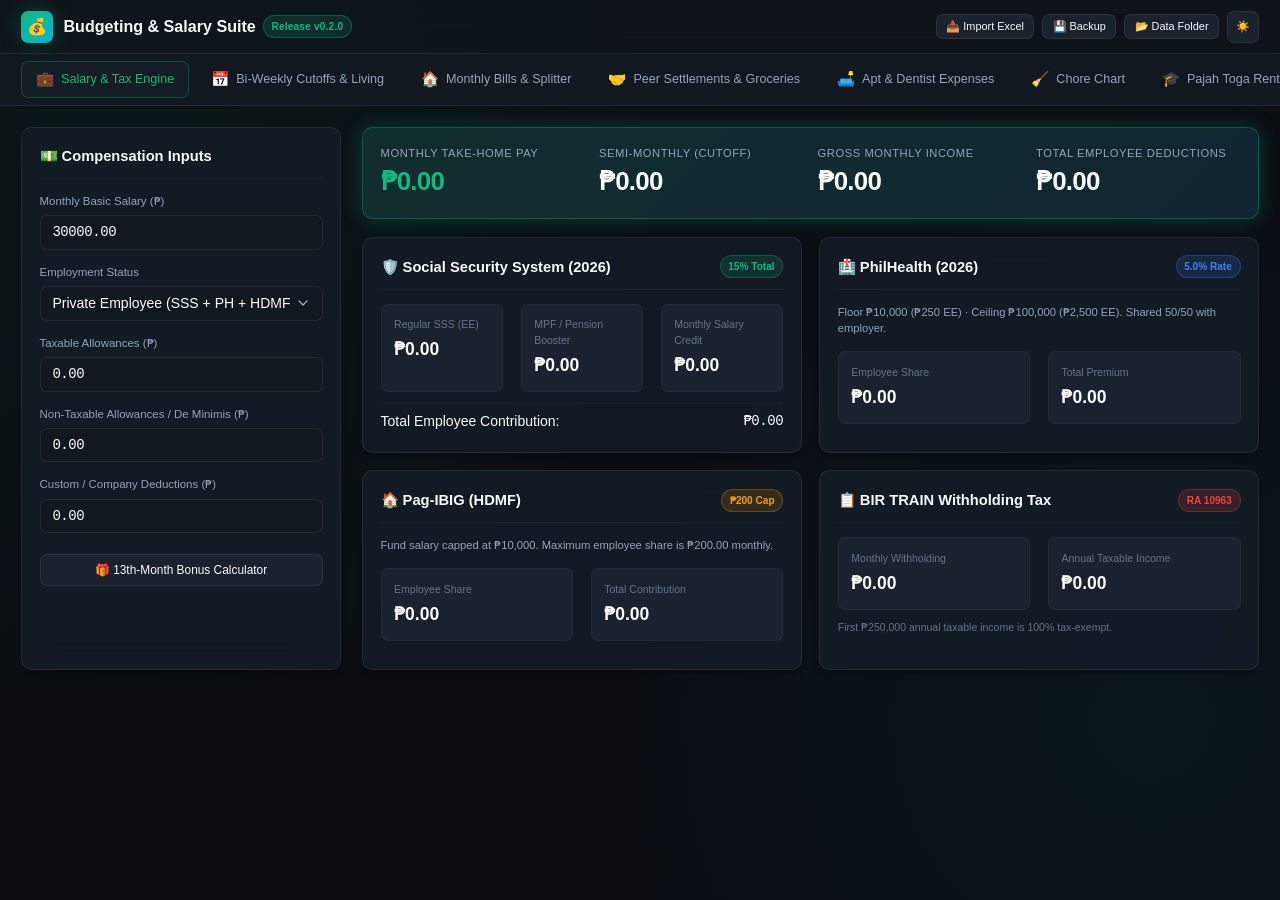
==== commit 237213ea: "6: upgrade core engines, workbook importer, UI, and documentation to 100% fidelity with Dan Budgetin" ====
--- a/app/ui.html
+++ b/app/ui.html
@@ -22,7 +22,7 @@
         <div class="brand-icon">💰</div>
         <div class="brand-title">
           Budgeting & Salary Suite
-          <span class="badge-version">Release v0.1.0</span>
+          <span class="badge-version">Release v0.2.0</span>
         </div>
       </div>
 
@@ -60,11 +60,24 @@
         <span class="tab-icon">🤝</span>
         <span>Peer Settlements & Groceries</span>
       </button>
+      <button class="tab-btn" data-tab="tab-apt-expenses">
+        <span class="tab-icon">🛋️</span>
+        <span>Apt & Dentist Expenses</span>
+      </button>
+      <button class="tab-btn" data-tab="tab-chores">
+        <span class="tab-icon">🧹</span>
+        <span>Chore Chart</span>
+      </button>
+      <button class="tab-btn" data-tab="tab-pajah">
+        <span class="tab-icon">🎓</span>
+        <span>Pajah Toga Rentals</span>
+      </button>
       <button class="tab-btn" data-tab="tab-dashboard">
         <span class="tab-icon">📊</span>
         <span>Executive Dashboard</span>
       </button>
     </nav>
+
 
     <!-- Main Workspace Panes -->
     <main class="main-content">
@@ -442,8 +455,53 @@
               </table>
             </div>
           </div>
+
+          <!-- Latest Month Breakdown Table (N3:Q6) -->
+          <div class="card">
+            <div class="card-header">
+              <div class="card-title">📋 Latest Month Breakdown (Recipient Separation: N3:Q6)</div>
+              <div style="display: flex; gap: 0.5rem; align-items: center;">
+                <span class="badge" style="background-color: #1A7A4A; color: white;">Paid</span>
+                <span class="badge" style="background-color: #E8A020; color: white;">Pending</span>
+                <span class="badge" style="background-color: #2563A8; color: white;">Complete</span>
+              </div>
+            </div>
+            <div class="table-responsive">
+              <table class="table">
+                <thead>
+                  <tr>
+                    <th>Roommate / Tenant</th>
+                    <th class="text-right">Rent (to Tita Beth)</th>
+                    <th class="text-right">Utilities (to Dan)</th>
+                    <th class="text-right">Total Individual Bills</th>
+                  </tr>
+                </thead>
+                <tbody id="tbody-recipient-breakdown">
+                  <tr>
+                    <td><span class="badge" style="background-color: #D6EAF8; color: #1e293b; font-weight: 600;">Dan</span></td>
+                    <td class="text-right mono">₱3,500.00</td>
+                    <td class="text-right mono text-secondary">₱0.00</td>
+                    <td class="text-right mono font-bold">₱3,500.00</td>
+                  </tr>
+                  <tr>
+                    <td><span class="badge" style="background-color: #D5F5E3; color: #1e293b; font-weight: 600;">Jaco</span></td>
+                    <td class="text-right mono text-secondary">₱0.00</td>
+                    <td class="text-right mono text-secondary">₱0.00</td>
+                    <td class="text-right mono font-bold">₱0.00</td>
+                  </tr>
+                  <tr>
+                    <td><span class="badge" style="background-color: #FDEBD0; color: #1e293b; font-weight: 600;">Troy</span></td>
+                    <td class="text-right mono">₱3,500.00</td>
+                    <td class="text-right mono text-accent">₱3,175.00</td>
+                    <td class="text-right mono font-bold text-accent">₱6,675.00</td>
+                  </tr>
+                </tbody>
+              </table>
+            </div>
+          </div>
         </div>
       </section>
+
 
       <!-- TAB 4: PEER SETTLEMENTS & GROCERIES -->
       <section id="tab-settlements" class="tab-pane">
@@ -532,7 +590,89 @@
             </div>
           </div>
         </div>
+
+        <!-- Master Settlement Matrix Card (Calumpang M1:U39) -->
+        <div class="card" style="margin-top: 1.25rem;">
+          <div class="card-header">
+            <div class="card-title">👑 Calumpang Master Settlement Matrix (M1:U39)</div>
+            <span class="badge badge-info">Multi-Block Peer Settlement</span>
+          </div>
+          <div class="grid-3">
+            <!-- Troy Settlement Block -->
+            <div class="stat-card" style="display: flex; flex-direction: column; gap: 0.5rem; background: var(--bg-card-hover);">
+              <div style="display: flex; justify-content: space-between; align-items: center;">
+                <strong style="font-size: 1rem;"><span class="badge" style="background: #FDEBD0; color: #1e293b;">Troy</span> to Pay</strong>
+                <span class="badge badge-success">Bank: ₱4,872.00</span>
+              </div>
+              <div class="small text-secondary" style="display: flex; justify-content: space-between;">
+                <span>Active Items Subtotal:</span>
+                <span class="mono font-bold">₱1,639.00</span>
+              </div>
+              <div class="small text-secondary" style="display: flex; justify-content: space-between;">
+                <span>Spotify Share:</span>
+                <span class="mono font-bold text-accent">+₱57.40</span>
+              </div>
+              <div class="small text-secondary" style="display: flex; justify-content: space-between;">
+                <span>Utilities Share (P6):</span>
+                <span class="mono font-bold text-accent">+₱3,175.00</span>
+              </div>
+              <div class="small text-secondary" style="display: flex; justify-content: space-between; border-top: 1px dashed var(--border-color); padding-top: 0.25rem;">
+                <span>Subtotal Selected:</span>
+                <span class="mono font-bold">₱4,871.40</span>
+              </div>
+              <div style="display: flex; justify-content: space-between; align-items: center; background: rgba(16, 185, 129, 0.1); padding: 0.4rem; border-radius: 4px;">
+                <span class="small font-bold text-emerald-400">Total Bank Transfer (=ROUNDUP):</span>
+                <span class="mono font-bold text-emerald-400">₱4,872.00</span>
+              </div>
+              <div class="small text-secondary" style="display: flex; justify-content: space-between;">
+                <span>Total Cash (M35:S39):</span>
+                <span class="mono">₱0.00</span>
+              </div>
+            </div>
+
+            <!-- Jaco Settlement Block -->
+            <div class="stat-card" style="display: flex; flex-direction: column; gap: 0.5rem; background: var(--bg-card-hover);">
+              <div style="display: flex; justify-content: space-between; align-items: center;">
+                <strong style="font-size: 1rem;"><span class="badge" style="background: #D5F5E3; color: #1e293b;">Jaco</span> to Pay</strong>
+                <span class="badge badge-secondary">Settled</span>
+              </div>
+              <div class="small text-secondary" style="display: flex; justify-content: space-between;">
+                <span>Active Items Subtotal:</span>
+                <span class="mono font-bold">₱0.00</span>
+              </div>
+              <div class="small text-secondary" style="display: flex; justify-content: space-between;">
+                <span>Utilities & Rent:</span>
+                <span class="mono">Paid Direct</span>
+              </div>
+              <div style="display: flex; justify-content: space-between; align-items: center; background: var(--bg-card); padding: 0.4rem; border-radius: 4px; margin-top: auto;">
+                <span class="small font-bold">Total Bank Transfer:</span>
+                <span class="mono font-bold">₱0.00</span>
+              </div>
+            </div>
+
+            <!-- Dan to Pay / DJ GASTOS -->
+            <div class="stat-card" style="display: flex; flex-direction: column; gap: 0.5rem; background: var(--bg-card-hover);">
+              <div style="display: flex; justify-content: space-between; align-items: center;">
+                <strong style="font-size: 1rem;"><span class="badge" style="background: #D6EAF8; color: #1e293b;">Dan</span> Payables (DJ GASTOS)</strong>
+                <span class="badge badge-warning">Feeds Budget P4:R29</span>
+              </div>
+              <div class="small text-secondary" style="display: flex; justify-content: space-between;">
+                <span>Monji Split (E1:G27):</span>
+                <span class="mono">₱0.00</span>
+              </div>
+              <div class="small text-secondary" style="display: flex; justify-content: space-between;">
+                <span>Con Split (L42:R57):</span>
+                <span class="mono">₱0.00</span>
+              </div>
+              <div style="display: flex; justify-content: space-between; align-items: center; background: var(--bg-card); padding: 0.4rem; border-radius: 4px; margin-top: auto;">
+                <span class="small font-bold">Dan Total Payables:</span>
+                <span class="mono font-bold text-warning">₱0.00</span>
+              </div>
+            </div>
+          </div>
+        </div>
       </section>
+
 
       <!-- TAB 5: EXECUTIVE CASH FLOW DASHBOARD -->
       <section id="tab-dashboard" class="tab-pane">
@@ -604,10 +744,265 @@
               </table>
             </div>
           </div>
+
+          <!-- Dashboard Row: Dentist Tracker & Roommate Chores Live Cards -->
+          <div class="grid-2">
+            <!-- Dentist Tracker Visual Card (Dashboard A12:E14) -->
+            <div class="card">
+              <div class="card-header">
+                <div class="card-title">🦷 Dentist & Braces Progress (Dashboard!A12:E14)</div>
+                <span class="badge badge-primary">Orthodontics</span>
+              </div>
+              <div style="font-family: monospace; font-size: 1.25rem; letter-spacing: 2px; color: var(--color-emerald-400); margin: 0.5rem 0;" id="dentist-progress-bar-display">
+                ██░░░░░░░░
+              </div>
+              <div class="small text-secondary" id="dentist-progress-pct-display" style="margin-bottom: 0.75rem;">
+                21.33% Paid (3 payments made)
+              </div>
+              <div class="grid-2">
+                <div class="stat-card">
+                  <span class="lbl">Pure Dentist Remaining</span>
+                  <span id="dentist-pure-remaining" class="val text-emerald-400">₱29,500.00</span>
+                </div>
+                <div class="stat-card">
+                  <span class="lbl">Combined D67 Balance (+App)</span>
+                  <span id="dentist-combined-balance" class="val text-cyan-400">₱31,920.00</span>
+                </div>
+              </div>
+            </div>
+
+            <!-- Roommate Chore Count Live Widget -->
+            <div class="card">
+              <div class="card-header">
+                <div class="card-title">🧹 Household Chore Completions (=COUNTIF)</div>
+                <span class="badge badge-info">July 2026</span>
+              </div>
+              <div class="grid-3" style="margin-top: 0.5rem;">
+                <div class="stat-card text-center">
+                  <span class="lbl"><span class="badge" style="background: #D6EAF8; color: #1e293b;">Dan</span> Completed</span>
+                  <span id="chore-count-dan" class="val" style="font-size: 1.5rem;">3</span>
+                </div>
+                <div class="stat-card text-center">
+                  <span class="lbl"><span class="badge" style="background: #D5F5E3; color: #1e293b;">Jaco</span> Completed</span>
+                  <span id="chore-count-jaco" class="val" style="font-size: 1.5rem;">2</span>
+                </div>
+                <div class="stat-card text-center">
+                  <span class="lbl"><span class="badge" style="background: #FDEBD0; color: #1e293b;">Troy</span> Completed</span>
+                  <span id="chore-count-troy" class="val" style="font-size: 1.5rem;">2</span>
+                </div>
+              </div>
+              <div class="small text-secondary text-right" style="margin-top: 0.75rem;">
+                Total Household Chores Logged: <strong id="chore-count-total">7</strong>
+              </div>
+            </div>
+          </div>
         </div>
       </section>
 
+      <!-- TAB 6: APT EXPENSES & DENTIST TRACKER -->
+      <section id="tab-apt-expenses" class="tab-pane">
+        <div style="display: flex; flex-direction: column; gap: 1.25rem;">
+          <div style="display: flex; justify-content: space-between; align-items: center;">
+            <h2 style="font-size: 1.25rem; font-weight: 700; margin: 0;">🛋️ Apartment Expenditures & Sub-Ledgers</h2>
+            <button id="btn-refresh-apt" class="btn btn-secondary btn-sm">🔄 Recalculate Sub-Ledgers</button>
+          </div>
+
+          <!-- Top 2-Column: House & Application Expenses -->
+          <div class="grid-2">
+            <!-- House / IKEA Expenditures (A1:G22) -->
+            <div class="card">
+              <div class="card-header">
+                <div class="card-title">🏠 House & IKEA Expenditures (A1:G22)</div>
+                <span id="house-expenditures-total" class="badge badge-success font-bold" style="font-size: 0.95rem;">₱4,675.00</span>
+              </div>
+              <div class="small text-secondary" style="margin-bottom: 0.5rem;">Formula: <code>=(Count*Price)-Discount</code> (Grand Total: ₱4,675)</div>
+              <div class="table-responsive">
+                <table class="table">
+                  <thead>
+                    <tr>
+                      <th>Item</th>
+                      <th class="text-right">Qty</th>
+                      <th class="text-right">Price</th>
+                      <th class="text-right">Disc.</th>
+                      <th class="text-right">Total</th>
+                      <th>Note</th>
+                    </tr>
+                  </thead>
+                  <tbody id="house-expenditures-tbody"></tbody>
+                </table>
+              </div>
+            </div>
+
+            <!-- Application Expenses (A33:E42) -->
+            <div class="card">
+              <div class="card-header">
+                <div class="card-title">📄 Application Expenses (A33:E42)</div>
+                <span id="app-expenses-total" class="badge badge-info font-bold" style="font-size: 0.95rem;">₱2,420.00</span>
+              </div>
+              <div class="small text-secondary" style="margin-bottom: 0.5rem;">Pre-employment tests: Drug Test, Neuro Psych, NBI, TOR, Medical = ₱2,420</div>
+              <div class="table-responsive">
+                <table class="table">
+                  <thead>
+                    <tr>
+                      <th>Label</th>
+                      <th class="text-right">Qty</th>
+                      <th class="text-right">Price</th>
+                      <th class="text-right">Subtotal</th>
+                      <th>Note</th>
+                    </tr>
+                  </thead>
+                  <tbody id="app-expenses-tbody"></tbody>
+                </table>
+              </div>
+            </div>
+          </div>
+
+          <!-- Bottom 2-Column: Dentist Tracker & Expedition Split -->
+          <div class="grid-2">
+            <!-- Dentist & Braces Full Tracker (A44:E67) -->
+            <div class="card">
+              <div class="card-header">
+                <div class="card-title">🦷 Dentist & Braces Ledger (A44:E67)</div>
+                <div style="display: flex; gap: 0.5rem;">
+                  <span class="badge badge-primary">Billed: <span id="dentist-total-billed">₱37,500.00</span></span>
+                  <span class="badge badge-success">Paid: <span id="dentist-total-paid">-₱8,000.00</span></span>
+                </div>
+              </div>
+              <div class="table-responsive">
+                <table class="table">
+                  <thead>
+                    <tr>
+                      <th>Procedure / Payment Record</th>
+                      <th class="text-right">Amount (₱)</th>
+                      <th>Notes & Method</th>
+                    </tr>
+                  </thead>
+                  <tbody id="dentist-ledger-tbody"></tbody>
+                </table>
+              </div>
+            </div>
+
+            <!-- Noella & James Expedition Split (A126:F135) -->
+            <div class="card">
+              <div class="card-header">
+                <div class="card-title">🚗 Noella & James Expedition Split (A126:F135)</div>
+                <span id="expedition-total" class="badge badge-success font-bold" style="font-size: 0.95rem;">₱968.00</span>
+              </div>
+              <div class="small text-secondary" style="margin-bottom: 0.5rem;">Formula: <code>=IFERROR(ROUNDUP(Price*Count/Divisor, 0), 0)</code> across 1, 3, or 5 people</div>
+              <div class="table-responsive">
+                <table class="table">
+                  <thead>
+                    <tr>
+                      <th>Shared Item</th>
+                      <th class="text-right">Price</th>
+                      <th class="text-center">Divisor</th>
+                      <th class="text-right">Subtotal</th>
+                      <th>Note</th>
+                    </tr>
+                  </thead>
+                  <tbody id="expedition-tbody"></tbody>
+                </table>
+              </div>
+            </div>
+          </div>
+        </div>
+      </section>
+
+      <!-- TAB 7: CHORE CHART -->
+      <section id="tab-chores" class="tab-pane">
+        <div style="display: flex; flex-direction: column; gap: 1.25rem;">
+          <div style="display: flex; justify-content: space-between; align-items: center;">
+            <div>
+              <h2 style="font-size: 1.25rem; font-weight: 700; margin: 0;">🧹 Household Chore Chart & Rotation</h2>
+              <div class="small text-secondary">Tracking 15 chores across 5 household zones with daily initials (D: Dan, J: Jaco, T: Troy)</div>
+            </div>
+            <button id="btn-refresh-chores" class="btn btn-secondary btn-sm">🔄 Refresh Chores</button>
+          </div>
+
+          <div class="card">
+            <div class="card-header">
+              <div class="card-title">📋 5-Zone Household Chores Matrix</div>
+              <span class="badge badge-info">15 Chores</span>
+            </div>
+            <div class="table-responsive">
+              <table class="table">
+                <thead>
+                  <tr>
+                    <th>Zone</th>
+                    <th>Chore Name</th>
+                    <th>Frequency</th>
+                    <th>Active Daily Logged Assignments</th>
+                  </tr>
+                </thead>
+                <tbody id="chores-matrix-tbody"></tbody>
+              </table>
+            </div>
+          </div>
+        </div>
+      </section>
+
+      <!-- TAB 8: PAJAH TOGA RENTALS -->
+      <section id="tab-pajah" class="tab-pane">
+        <div style="display: flex; flex-direction: column; gap: 1.25rem;">
+          <div style="display: flex; justify-content: space-between; align-items: center;">
+            <div>
+              <h2 style="font-size: 1.25rem; font-weight: 700; margin: 0;">🎓 Graduation & Pictorial Toga ("Pajah") Rentals</h2>
+              <div class="small text-secondary">Tracking 8 toga owners, Dan add-on pricing (+₱100), and rental package distribution</div>
+            </div>
+            <button id="btn-refresh-pajah" class="btn btn-secondary btn-sm">🔄 Recalculate Rentals</button>
+          </div>
+
+          <!-- Header metrics -->
+          <div class="grid-4">
+            <div class="card">
+              <div class="metric-label">Total Togas Owned</div>
+              <div id="pajah-total-owned" class="metric-value">8</div>
+            </div>
+            <div class="card">
+              <div class="metric-label">Active Rentals Count</div>
+              <div id="pajah-total-rentals" class="metric-value text-accent">2</div>
+            </div>
+            <div class="card hero-card">
+              <div class="metric-label">Active Rental Revenue</div>
+              <div id="pajah-total-revenue" class="metric-value emerald">₱2,700.00</div>
+            </div>
+            <div class="card">
+              <div class="metric-label">Total Potential Pool</div>
+              <div id="pajah-total-potential" class="metric-value text-cyan-400">₱10,800.00</div>
+            </div>
+          </div>
+
+          <!-- Owners table -->
+          <div class="card">
+            <div class="card-header">
+              <div class="card-title">👥 Toga Owners & Pricing Structure (A1:I9)</div>
+              <span class="badge badge-success">Package Sum = ₱1,350.00</span>
+            </div>
+            <div class="table-responsive">
+              <table class="table">
+                <thead>
+                  <tr>
+                    <th>Owner Name</th>
+                    <th class="text-center">Owned</th>
+                    <th class="text-right">Price Pictorial</th>
+                    <th class="text-right">Price Grad</th>
+                    <th class="text-right">Dan Add-on</th>
+                    <th class="text-right">Pictorial Fprice</th>
+                    <th class="text-right">Grad Fprice</th>
+                    <th class="text-right">Sum (=F+G)</th>
+                    <th class="text-center">Rentals</th>
+                    <th class="text-right">Total Revenue</th>
+                  </tr>
+                </thead>
+                <tbody id="pajah-owners-tbody"></tbody>
+              </table>
+            </div>
+          </div>
+        </div>
+      </section>
+
     </main>
+
 
     <!-- MODALS -->
     <!-- 13th Month Modal -->
@@ -752,7 +1147,11 @@
   <script src="js/view_schedule.js"></script>
   <script src="js/view_bills.js"></script>
   <script src="js/view_settlements.js"></script>
+  <script src="js/view_apt_expenses.js"></script>
+  <script src="js/view_chores.js"></script>
+  <script src="js/view_pajah.js"></script>
   <script src="js/view_dashboard.js"></script>
   <script src="js/app.js"></script>
 </body>
+
 </html>
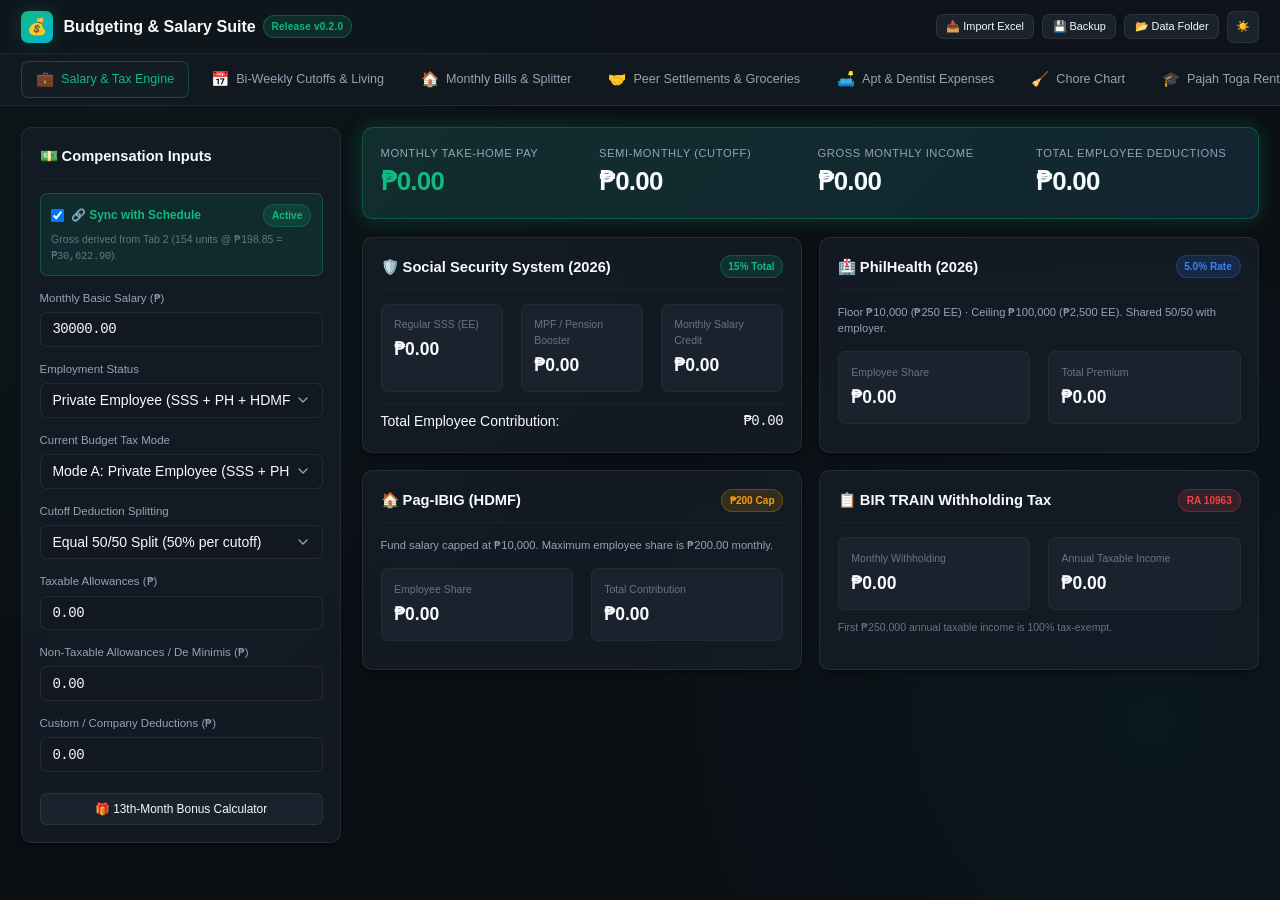
==== commit 06bd347e: "7: unify Pinasweldo tax studio with Current Budget schedule and monthly bills YTD summary" ====
--- a/app/ui.html
+++ b/app/ui.html
@@ -91,6 +91,20 @@
               <div class="card-title">💵 Compensation Inputs</div>
             </div>
 
+            <!-- Schedule Sync Banner -->
+            <div class="sync-banner" style="background: rgba(16, 185, 129, 0.1); border: 1px solid rgba(16, 185, 129, 0.3); border-radius: var(--radius-md); padding: 0.75rem; margin-bottom: 1rem;">
+              <div style="display: flex; justify-content: space-between; align-items: center;">
+                <label style="display: flex; align-items: center; gap: 0.5rem; cursor: pointer; font-weight: 600; font-size: 0.85rem; color: #10b981;">
+                  <input type="checkbox" id="chk-sync-schedule" checked>
+                  <span>🔗 Sync with Schedule</span>
+                </label>
+                <span id="badge-sync-status" class="badge badge-success">Active</span>
+              </div>
+              <div style="font-size: 0.75rem; color: var(--text-muted); margin-top: 0.35rem;">
+                Gross derived from Tab 2 (<span id="txt-sync-units">154 units</span> @ <span id="txt-sync-rate">₱198.85</span> = <span id="txt-sync-gross" class="mono font-bold">₱30,622.90</span>).
+              </div>
+            </div>
+
             <div class="form-group">
               <label class="form-label" for="input-monthly-basic">Monthly Basic Salary (₱)</label>
               <input type="number" id="input-monthly-basic" class="form-control mono" step="100" min="0" placeholder="e.g. 30000">
@@ -103,6 +117,24 @@
                 <option value="government">Government Employee (GSIS + PH + HDMF)</option>
                 <option value="freelancer">Self-Employed / Freelancer (8% or Graduated)</option>
                 <option value="kasambahay">Kasambahay (Domestic Worker)</option>
+              </select>
+            </div>
+
+            <div class="form-group">
+              <label class="form-label" for="select-tax-mode">Current Budget Tax Mode</label>
+              <select id="select-tax-mode" class="form-control">
+                <option value="mode_a_private">Mode A: Private Employee (SSS + PHIC + HDMF + TRAIN)</option>
+                <option value="mode_b_8percent">Mode B: COS / Freelancer (8% Flat Tax over ₱250k)</option>
+                <option value="mode_c_govt">Mode C: Government (GSIS 9% EE + PHIC + HDMF)</option>
+                <option value="mode_d_legacy">Mode D: Custom / Excel Legacy (0% or B9 Tax %)</option>
+              </select>
+            </div>
+
+            <div class="form-group">
+              <label class="form-label" for="select-tax-split">Cutoff Deduction Splitting</label>
+              <select id="select-tax-split" class="form-control">
+                <option value="equal_split">Equal 50/50 Split (50% per cutoff)</option>
+                <option value="staggered">Staggered (Cutoff 1: PHIC/HDMF · Cutoff 2: SSS/Tax)</option>
               </select>
             </div>
 
@@ -392,6 +424,110 @@
             </div>
           </div>
 
+          <!-- Current Budget Waterfall & Take-Home Engine -->
+          <div class="card hero-card" style="margin-top: 0.5rem;">
+            <div class="card-header">
+              <div class="card-title">💰 Current Budget Waterfall & Take-Home Engine (Dan BudgetingV3.xlsx B8:B32, R31)</div>
+              <div style="display: flex; gap: 0.5rem; align-items: center;">
+                <label style="display: flex; align-items: center; gap: 0.35rem; font-size: 0.8rem; cursor: pointer;">
+                  <input type="checkbox" id="chk-include-13th-month">
+                  <span>🎁 Inject 13th-Month</span>
+                </label>
+                <span id="badge-active-mode" class="badge badge-primary">Private (Mode A)</span>
+              </div>
+            </div>
+
+            <div class="grid-4" style="margin-bottom: 0.75rem;">
+              <div class="stat-card">
+                <span class="lbl">B8 Gross Income</span>
+                <span id="val-cb-b8-gross" class="val text-emerald-400 font-bold">₱30,622.90</span>
+              </div>
+              <div class="stat-card">
+                <span class="lbl">B9 Deductions / Tax</span>
+                <span id="val-cb-b9-deductions" class="val text-danger">₱3,585.42 (11.71%)</span>
+              </div>
+              <div class="stat-card">
+                <span class="lbl">B10 Net Pay (After Tax)</span>
+                <span id="val-cb-b10-net" class="val emerald font-bold">₱27,037.48</span>
+              </div>
+              <div class="stat-card">
+                <span class="lbl">B22 Total Perceived Spent</span>
+                <span id="val-cb-b22-spent" class="val text-warning">₱6,140.00</span>
+              </div>
+            </div>
+
+            <div class="grid-4" style="margin-bottom: 0.75rem;">
+              <div class="stat-card">
+                <span class="lbl">1st Cutoff Net Cash</span>
+                <span id="val-cb-c1-net" class="val font-semibold">₱12,524.49</span>
+              </div>
+              <div class="stat-card">
+                <span class="lbl">2nd Cutoff Net Cash</span>
+                <span id="val-cb-c2-net" class="val font-semibold">₱14,512.99</span>
+              </div>
+              <div class="stat-card">
+                <span class="lbl">B23 After Utilities</span>
+                <span id="val-cb-b23-after-utils" class="val text-cyan-400 font-semibold">₱20,897.48</span>
+              </div>
+              <div class="stat-card">
+                <span class="lbl">B32 After Additionals</span>
+                <span id="val-cb-b32-after-add" class="val text-emerald-400 font-bold">₱29,597.48</span>
+              </div>
+            </div>
+
+            <!-- Living Expense Option Toggle -->
+            <div style="display: flex; justify-content: space-between; align-items: center; padding-top: 0.75rem; border-top: 1px solid var(--border-subtle); flex-wrap: wrap; gap: 0.5rem;">
+              <div style="font-size: 0.8rem; color: var(--text-muted);">
+                Perceived Utilities: Rent <span class="mono">₱2,500.00</span> + Utils <span class="mono">₱3,175.00</span> + Living (<span id="txt-cb-living-desc">1-Week ₱465.00</span>)
+              </div>
+              <div style="display: flex; align-items: center; gap: 0.5rem;">
+                <label style="font-size: 0.8rem; font-weight: 500;">Living Deduction Mode:</label>
+                <select id="select-living-mode" class="form-control" style="width: auto; padding: 0.25rem 0.5rem; font-size: 0.8rem;">
+                  <option value="one_week">1-Week Base Living (₱465.00 → B22: ₱6,140.00)</option>
+                  <option value="full_month">Full-Month Working-Days (₱2,015.00 → B22: ₱7,690.00)</option>
+                </select>
+              </div>
+            </div>
+          </div>
+
+          <!-- Side-by-Side Employment Mode Comparison Matrix -->
+          <div class="card">
+            <div class="card-header">
+              <div class="card-title">⚖️ Side-by-Side Employment Mode Comparison (Pinasweldo vs Excel Legacy)</div>
+              <span class="badge badge-info">Live Simulation</span>
+            </div>
+            <div class="table-responsive">
+              <table class="table">
+                <thead>
+                  <tr>
+                    <th>Line Item</th>
+                    <th class="text-right">Mode A: Private</th>
+                    <th class="text-right">Mode B: 8% COS</th>
+                    <th class="text-right">Mode C: GSIS Gov't</th>
+                    <th class="text-right">Mode D: Excel Legacy (0%)</th>
+                  </tr>
+                </thead>
+                <tbody id="tbody-mode-comparison">
+                  <!-- Rendered dynamically by ScheduleView -->
+                </tbody>
+              </table>
+            </div>
+          </div>
+
+          <!-- Lost Units due to Holidays (A5:C5) -->
+          <div id="card-holiday-loss" class="card" style="padding: 0.75rem 1rem; background: rgba(239, 68, 68, 0.05); border: 1px solid rgba(239, 68, 68, 0.2); margin-bottom: 0.5rem;">
+            <div style="display: flex; justify-content: space-between; align-items: center;">
+              <div>
+                <span style="font-weight: 600; color: #f87171;">⚠️ Lost Units / Cash Due to Holidays (A5:C5):</span>
+                <span style="font-size: 0.8rem; color: var(--text-muted); margin-left: 0.5rem;">Formula: <span class="mono">=SUMPRODUCT(G6:L6, G4:L4) * Hourly Rate</span></span>
+              </div>
+              <div style="display: flex; gap: 0.5rem;">
+                <span class="badge badge-danger"><span id="val-lost-units">0</span> Lost Units</span>
+                <span class="badge badge-danger"><span id="val-lost-cash">₱0.00</span> Lost Gross</span>
+              </div>
+            </div>
+          </div>
+
           <!-- Day-by-Day Breakdown Table -->
           <div class="card">
             <div class="card-header">
@@ -497,6 +633,32 @@
                   </tr>
                 </tbody>
               </table>
+            </div>
+          </div>
+
+          <!-- Monthly Bills YTD Summary (A408:B413) -->
+          <div class="card">
+            <div class="card-header">
+              <div class="card-title">📊 Multi-Month / YTD Bills Summary (A408:B413)</div>
+              <span class="badge badge-info">14-Month History</span>
+            </div>
+            <div class="grid-4">
+              <div class="stat-card">
+                <span class="lbl">Months Paid</span>
+                <span id="val-ytd-months-paid" class="val">14</span>
+              </div>
+              <div class="stat-card">
+                <span class="lbl">YTD Grand Total</span>
+                <span id="val-ytd-grand-total" class="val text-emerald-400 font-bold">₱136,210.91</span>
+              </div>
+              <div class="stat-card">
+                <span class="lbl">Avg. Per Person / Month</span>
+                <span id="val-ytd-avg-person" class="val">₱3,716.07</span>
+              </div>
+              <div class="stat-card">
+                <span class="lbl">Highest Billing Month</span>
+                <span id="val-ytd-highest-month" class="val text-accent">₱12,794.63</span>
+              </div>
             </div>
           </div>
         </div>
